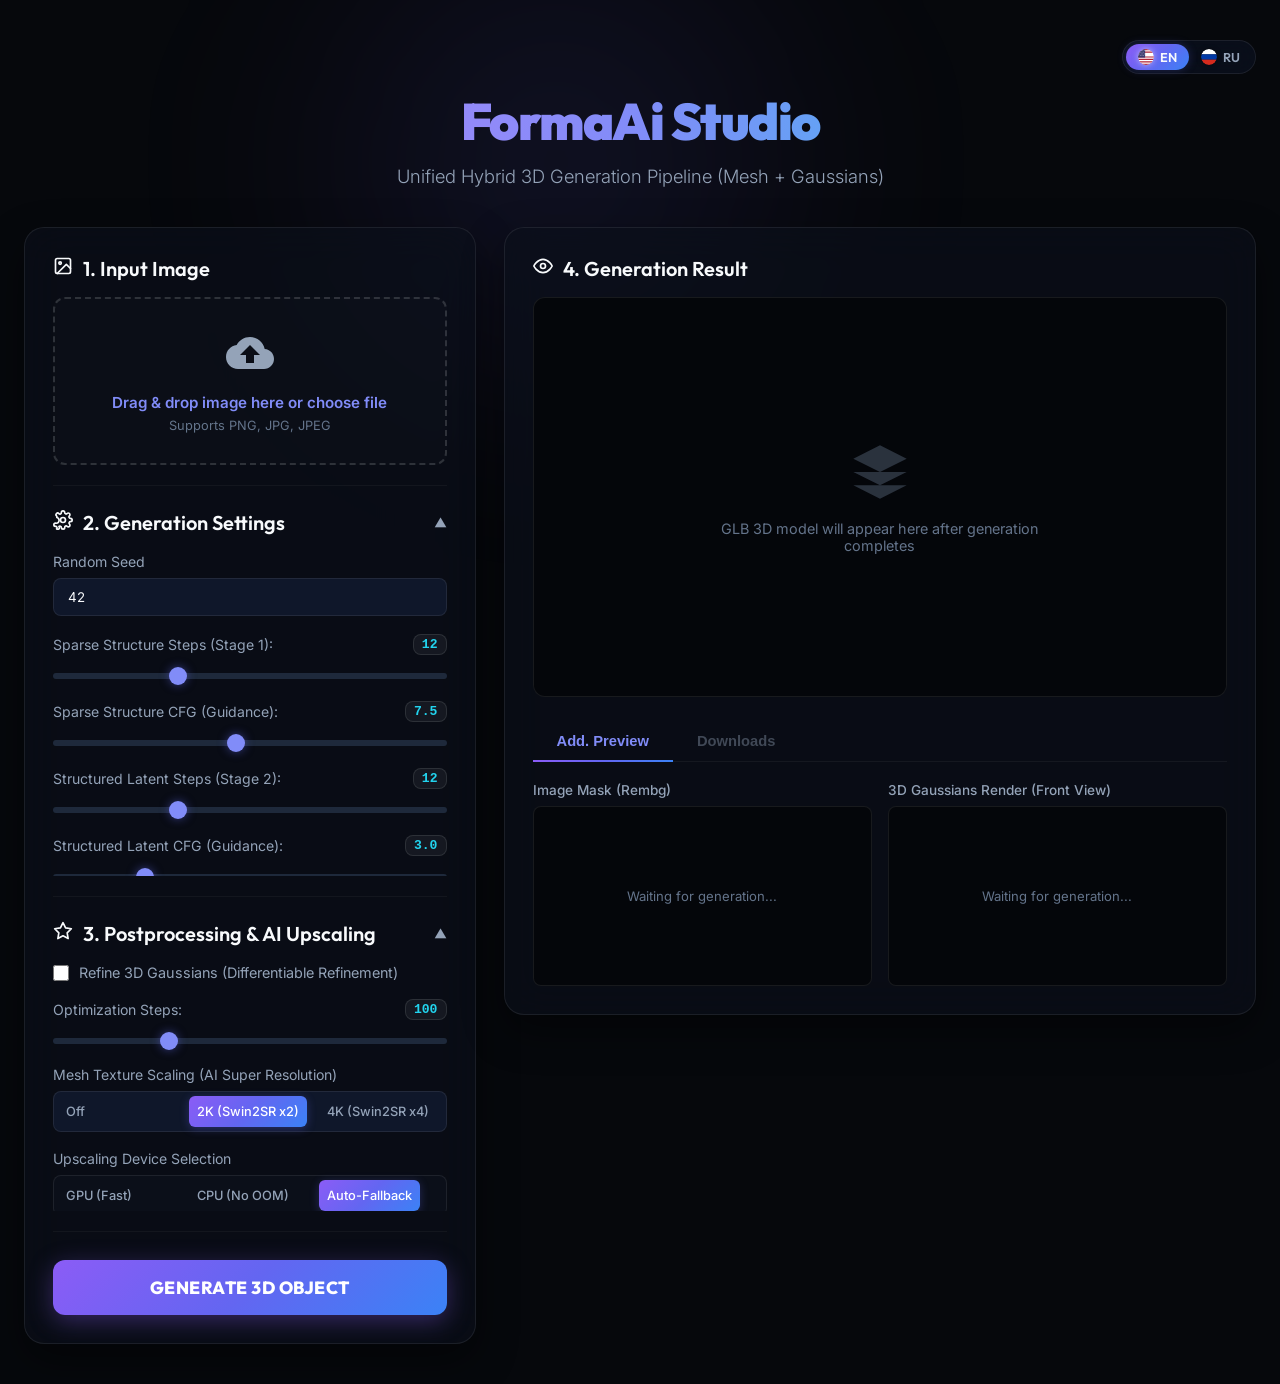
==== static/index.html @ b496885f "creat" ====
<!DOCTYPE html>
<html lang="en">
<head>
    <meta charset="UTF-8">
    <meta name="viewport" content="width=device-width, initial-scale=1.0">
    <title>FormaAi Studio</title>
    <!-- Google Fonts -->
    <link rel="preconnect" href="https://fonts.googleapis.com">
    <link rel="preconnect" href="https://fonts.gstatic.com" crossorigin>
    <link href="https://fonts.googleapis.com/css2?family=Outfit:wght@300;400;600;800;900&family=Inter:wght@300;400;500;700&display=swap" rel="stylesheet">
    <!-- Main Stylesheet -->
    <link rel="stylesheet" href="/static/style.css">
    <!-- Google Model Viewer -->
    <script type="module" src="https://ajax.googleapis.com/ajax/libs/model-viewer/3.5.0/model-viewer.min.js"></script>
</head>
<body>
    <div class="glow-bg"></div>
    
    <div class="container">
        <!-- Top Bar with Language Switcher -->
        <div class="top-bar">
            <div class="lang-switcher">
                <button class="lang-btn active" id="lang-en-btn" aria-label="Switch to English">
                    <svg viewBox="0 0 36 36" width="16" height="16" xmlns="http://www.w3.org/2000/svg" style="vertical-align: middle;"><clipPath id="circle-clip"><circle cx="18" cy="18" r="18"/></clipPath><g clip-path="url(#circle-clip)"><rect width="36" height="36" fill="#fff"/><path d="M0 0h36v2.77H0zm0 5.54h36v2.77H0zm0 11.08h36v2.77H0zm0 5.54h36v2.77H0zm0 5.54h36v2.77H0zm0 5.54h36v2.77H0zm0 11.08h36v2.77H0zm0 5.54h36v2.77H0z" fill="#B22234"/><rect width="16" height="19.38" fill="#3C3B6E"/><g fill="#fff"><circle cx="3" cy="3" r="0.8"/><circle cx="7" cy="3" r="0.8"/><circle cx="11" cy="3" r="0.8"/><circle cx="15" cy="3" r="0.8"/><circle cx="5" cy="7" r="0.8"/><circle cx="9" cy="7" r="0.8"/><circle cx="13" cy="7" r="0.8"/><circle cx="3" cy="11" r="0.8"/><circle cx="7" cy="11" r="0.8"/><circle cx="11" cy="11" r="0.8"/><circle cx="15" cy="11" r="0.8"/><circle cx="5" cy="15" r="0.8"/><circle cx="9" cy="15" r="0.8"/><circle cx="13" cy="15" r="0.8"/></g></g></svg>
                    <span>EN</span>
                </button>
                <button class="lang-btn" id="lang-ru-btn" aria-label="Переключить на русский">
                    <svg viewBox="0 0 36 36" width="16" height="16" xmlns="http://www.w3.org/2000/svg" style="vertical-align: middle;"><clipPath id="russia-clip"><circle cx="18" cy="18" r="18"/></clipPath><g clip-path="url(#russia-clip)"><rect width="36" height="12" fill="#fff"/><rect y="12" width="36" height="12" fill="#0039A6"/><rect y="24" width="36" height="12" fill="#D52B1E"/></g></svg>
                    <span>RU</span>
                </button>
            </div>
        </div>

        <!-- Header -->
        <header class="header">
            <h1 class="header-title" data-i18n="header_title">FormaAi Studio</h1>
            <p class="header-subtitle" data-i18n="header_subtitle">Unified Hybrid 3D Generation Pipeline (Mesh + Gaussians)</p>
        </header>

        <!-- Main Workspace -->
        <div class="workspace">
            <!-- Left Side: Controls -->
            <div class="controls-panel glass-panel">
                <!-- Dropzone Section -->
                <div class="panel-section">
                    <h2 class="section-title">
                        <span class="icon">
                            <svg viewBox="0 0 24 24" width="20" height="20" fill="none" stroke="currentColor" stroke-width="2" stroke-linecap="round" stroke-linejoin="round"><rect x="3" y="3" width="18" height="18" rx="2" ry="2"/><circle cx="8.5" cy="8.5" r="1.5"/><polyline points="21 15 16 10 5 21"/></svg>
                        </span>
                        <span data-i18n="input_image">1. Input Image</span>
                    </h2>
                    <div class="dropzone" id="dropzone">
                        <input type="file" id="file-input" accept="image/*" style="display: none;">
                        <div class="dropzone-empty" id="dropzone-empty">
                            <svg class="upload-icon" viewBox="0 0 24 24" width="48" height="48">
                                <path fill="currentColor" d="M19.35 10.04C18.67 6.59 15.64 4 12 4 9.11 4 6.6 5.64 5.35 8.04 2.34 8.36 0 10.91 0 14c0 3.31 2.69 6 6 6h13c2.76 0 5-2.24 5-5 0-2.64-2.05-4.78-4.65-4.96zM14 13v4h-4v-4H7l5-5 5 5h-3z"/>
                            </svg>
                            <p class="upload-text">
                                <span data-i18n="upload_text">Drag & drop image here or </span>
                                <span data-i18n="upload_browse" style="color: var(--neon-indigo); font-weight: 600;">choose file</span>
                            </p>
                            <p class="upload-hint" data-i18n="upload_hint">Supports PNG, JPG, JPEG</p>
                        </div>
                        <div class="dropzone-preview" id="dropzone-preview" style="display: none;">
                            <img id="image-preview" src="" alt="Preview">
                            <button class="remove-btn" id="remove-img-btn" type="button">
                                <svg viewBox="0 0 24 24" width="14" height="14" fill="none" stroke="currentColor" stroke-width="2.5" stroke-linecap="round" stroke-linejoin="round" style="margin-right: 4px; vertical-align: middle;"><line x1="18" y1="6" x2="6" y2="18"></line><line x1="6" y1="6" x2="18" y2="18"></line></svg>
                                <span data-i18n="remove_btn">Delete</span>
                            </button>
                        </div>
                    </div>
                </div>

                <!-- Parameters Section -->
                <div class="panel-section">
                    <div class="accordion">
                        <div class="accordion-header" id="accordion-basic-btn">
                            <h2 class="section-title">
                                <span class="icon">
                                    <svg viewBox="0 0 24 24" width="20" height="20" fill="none" stroke="currentColor" stroke-width="2" stroke-linecap="round" stroke-linejoin="round"><circle cx="12" cy="12" r="3"/><path d="M19.4 15a1.65 1.65 0 0 0 .33 1.82l.06.06a2 2 0 1 1-2.83 2.83l-.06-.06a1.65 1.65 0 0 0-1.82-.33 1.65 1.65 0 0 0-1 1.51V21a2 2 0 0 1-4 0v-.09A1.65 1.65 0 0 0 9 19.4a1.65 1.65 0 0 0-1.82.33l-.06.06a2 2 0 1 1-2.83 2.83l.06-.06a1.65 1.65 0 0 0 .33-1.82 1.65 1.65 0 0 0-1.51-1H3a2 2 0 0 1 0-4h.09A1.65 1.65 0 0 0 4.6 9a1.65 1.65 0 0 0-.33-1.82l-.06-.06a2 2 0 1 1 2.83-2.83l.06.06a1.65 1.65 0 0 0 1.82.33H9a1.65 1.65 0 0 0 1-1.51V3a2 2 0 0 1 4 0v.09a1.65 1.65 0 0 0 1 1.51 1.65 1.65 0 0 0 1.82-.33l.06-.06a2 2 0 1 1 2.83 2.83l-.06.06a1.65 1.65 0 0 0-.33 1.82V9a1.65 1.65 0 0 0 1.51 1H21a2 2 0 0 1 0 4h-.09a1.65 1.65 0 0 0-1.51 1z"/></svg>
                                </span>
                                <span data-i18n="gen_params">2. Generation Settings</span>
                            </h2>
                            <span class="arrow">▼</span>
                        </div>
                        <div class="accordion-content" id="accordion-basic-content">
                            <!-- Basic fields -->
                            <div class="form-group">
                                <label for="seed-input" data-i18n="seed_label">Random Seed</label>
                                <input type="number" id="seed-input" value="42" min="0">
                            </div>
                            
                            <div class="form-group">
                                <label><span data-i18n="stage1_steps">Sparse Structure Steps (Stage 1):</span> <span id="ss-steps-val" class="badge">12</span></label>
                                <input type="range" id="ss-steps-input" min="4" max="30" step="1" value="12">
                            </div>

                            <div class="form-group">
                                <label><span data-i18n="stage1_cfg">Sparse Structure CFG (Guidance):</span> <span id="ss-cfg-val" class="badge">7.5</span></label>
                                <input type="range" id="ss-cfg-input" min="1" max="15" step="0.5" value="7.5">
                            </div>

                            <div class="form-group">
                                <label><span data-i18n="stage2_steps">Structured Latent Steps (Stage 2):</span> <span id="slat-steps-val" class="badge">12</span></label>
                                <input type="range" id="slat-steps-input" min="4" max="30" step="1" value="12">
                            </div>

                            <div class="form-group">
                                <label><span data-i18n="stage2_cfg">Structured Latent CFG (Guidance):</span> <span id="slat-cfg-val" class="badge">3.0</span></label>
                                <input type="range" id="slat-cfg-input" min="1" max="10" step="0.5" value="3.0">
                            </div>
                        </div>
                    </div>
                </div>

                <!-- Postprocessing Section -->
                <div class="panel-section">
                    <div class="accordion">
                        <div class="accordion-header" id="accordion-post-btn">
                            <h2 class="section-title">
                                <span class="icon">
                                    <svg viewBox="0 0 24 24" width="20" height="20" fill="none" stroke="currentColor" stroke-width="2" stroke-linecap="round" stroke-linejoin="round"><polygon points="12 2 15.09 8.26 22 9.27 17 14.14 18.18 21.02 12 17.77 5.82 21.02 7 14.14 2 9.27 8.91 8.26 12 2"/></svg>
                                </span>
                                <span data-i18n="postprocess_title">3. Postprocessing & AI Upscaling</span>
                            </h2>
                            <span class="arrow">▼</span>
                        </div>
                        <div class="accordion-content" id="accordion-post-content">
                            <!-- Checkbox -->
                            <div class="form-group checkbox-group">
                                <input type="checkbox" id="refine-gs-input">
                                <label for="refine-gs-input" data-i18n="refine_gs_label">Refine 3D Gaussians (Differentiable Refinement)</label>
                            </div>

                            <div class="form-group" id="refine-steps-group">
                                <label><span data-i18n="refine_steps_label">Optimization Steps:</span> <span id="refine-steps-val" class="badge">100</span></label>
                                <input type="range" id="refine-steps-input" min="20" max="300" step="10" value="100">
                            </div>

                            <div class="form-group">
                                <label data-i18n="mesh_upscaling">Mesh Texture Scaling (AI Super Resolution)</label>
                                <div class="radio-group">
                                    <label class="radio-label">
                                        <input type="radio" name="upscale-factor" value="1">
                                        <span data-i18n="upscale_off">Off</span>
                                    </label>
                                    <label class="radio-label">
                                        <input type="radio" name="upscale-factor" value="2" checked>
                                        <span>2K (Swin2SR x2)</span>
                                    </label>
                                    <label class="radio-label">
                                        <input type="radio" name="upscale-factor" value="4">
                                        <span>4K (Swin2SR x4)</span>
                                    </label>
                                </div>
                            </div>

                            <div class="form-group">
                                <label data-i18n="upscale_device">Upscaling Device</label>
                                <div class="radio-group device-radio">
                                    <label class="radio-label">
                                        <input type="radio" name="upscale-device" value="GPU">
                                        <span data-i18n="device_gpu">GPU (Fast)</span>
                                    </label>
                                    <label class="radio-label">
                                        <input type="radio" name="upscale-device" value="CPU">
                                        <span data-i18n="device_cpu">CPU (No OOM)</span>
                                    </label>
                                    <label class="radio-label">
                                        <input type="radio" name="upscale-device" value="Auto-Fallback" checked>
                                        <span data-i18n="device_auto">Auto-Fallback</span>
                                    </label>
                                </div>
                            </div>
                        </div>
                    </div>
                </div>

                <!-- Submit Button -->
                <button class="btn-primary" id="generate-btn" data-i18n="generate_btn">Generate 3D Object</button>
                
                <!-- Status & Logger Box -->
                <div class="status-box" id="status-box" style="display: none;">
                    <div class="status-header">
                        <span class="status-label"><span data-i18n="status_label">Status:</span> <strong id="status-text">Pending...</strong></span>
                        <span class="status-percent" id="status-percent">0%</span>
                    </div>
                    <div class="progress-bar-container">
                        <div class="progress-bar" id="progress-bar"></div>
                    </div>
                    <div class="log-output" id="log-output">
                        <div class="log-line text-cyan">> Initializing interface...</div>
                    </div>
                </div>
            </div>

            <!-- Right Side: Preview & Viewer -->
            <div class="preview-panel glass-panel">
                <h2 class="section-title">
                    <span class="icon">
                        <svg viewBox="0 0 24 24" width="20" height="20" fill="none" stroke="currentColor" stroke-width="2" stroke-linecap="round" stroke-linejoin="round"><path d="M1 12s4-8 11-8 11 8 11 8-4 8-11 8-11-8-11-8z"/><circle cx="12" cy="12" r="3"/></svg>
                    </span>
                    <span data-i18n="result_title">4. Generation Result</span>
                </h2>
                
                <!-- 3D Viewport -->
                <div class="viewport-container">
                    <div class="viewport-placeholder" id="viewport-placeholder">
                        <svg class="placeholder-icon" viewBox="0 0 24 24" width="64" height="64">
                            <path fill="currentColor" d="M12 2L2 7l10 5 10-5-10-5zM2 17l10 5 10-5M2 12l10 5 10-5"/>
                        </svg>
                        <p data-i18n="viewport_placeholder">GLB 3D model will appear here after generation completes</p>
                    </div>
                    
                    <model-viewer id="model-viewer" 
                                  src="" 
                                  alt="FormaAi Generated 3D Model" 
                                  auto-rotate 
                                  camera-controls 
                                  shadow-intensity="1" 
                                  exposure="1" 
                                  style="display: none; width: 100%; height: 100%;">
                    </model-viewer>
                </div>

                <!-- Tabbed Additional Previews -->
                <div class="tabs-container">
                    <div class="tabs-header">
                        <button class="tab-btn active" data-tab="images-tab" data-i18n="tab_preview">Add. Preview</button>
                        <button class="tab-btn" data-tab="files-tab" id="downloads-tab-btn" data-i18n="tab_downloads" disabled>Downloads</button>
                    </div>
                    
                    <div class="tabs-content">
                        <!-- Images Preview Tab -->
                        <div class="tab-pane active" id="images-tab">
                            <div class="gallery">
                                <div class="gallery-item">
                                    <h3 data-i18n="mask_title">Image Mask (Rembg)</h3>
                                    <div class="gallery-image-box">
                                        <div class="img-placeholder" id="mask-placeholder" data-i18n="mask_placeholder">Waiting for generation...</div>
                                        <img id="mask-preview" src="" alt="Mask Preview" style="display: none;">
                                    </div>
                                </div>
                                <div class="gallery-item">
                                    <h3 data-i18n="render_title">3D Gaussians Render (Front View)</h3>
                                    <div class="gallery-image-box">
                                        <div class="img-placeholder" id="render-placeholder" data-i18n="render_placeholder">Waiting for generation...</div>
                                        <img id="render-preview" src="" alt="Gaussian Preview" style="display: none;">
                                    </div>
                                </div>
                            </div>
                        </div>
                        
                        <!-- Downloads Tab -->
                        <div class="tab-pane" id="files-tab">
                            <div class="files-list" id="files-list">
                                <p class="text-gray" id="downloads-empty-text" data-i18n="downloads_empty">Result files not generated.</p>
                            </div>
                        </div>
                    </div>
                </div>
            </div>
        </div>
    </div>

    <!-- Frontend Script -->
    <script src="/static/app.js"></script>
</body>
</html>
---- static/style.css ----
/* Modern Reset & Base Variable Styles */
:root {
    --bg-color: #06080c;
    --bg-darker: #040508;
    --text-primary: #f8fafc;
    --text-secondary: #94a3b8;
    --text-muted: #64748b;
    --glass-bg: rgba(11, 16, 27, 0.65);
    --glass-border: rgba(255, 255, 255, 0.08);
    --glass-border-focus: rgba(139, 92, 246, 0.4);
    
    --primary-gradient: linear-gradient(135deg, #8b5cf6 0%, #6366f1 50%, #3b82f6 100%);
    --neon-purple: #a78bfa;
    --neon-indigo: #818cf8;
    --neon-cyan: #22d3ee;
    --neon-green: #34d399;
    --neon-red: #fb7185;
    
    --font-outfit: 'Outfit', 'Inter', sans-serif;
    --font-inter: 'Inter', sans-serif;
    
    --radius-lg: 20px;
    --radius-md: 12px;
    --radius-sm: 8px;
    
    --transition: all 0.3s cubic-bezier(0.4, 0, 0.2, 1);
}

* {
    margin: 0;
    padding: 0;
    box-sizing: border-box;
}

body {
    background-color: var(--bg-color);
    color: var(--text-primary);
    font-family: var(--font-inter);
    min-height: 100vh;
    overflow-x: hidden;
    position: relative;
}

/* Background Ambient Glows */
.glow-bg {
    position: absolute;
    width: 600px;
    height: 600px;
    border-radius: 50%;
    background: radial-gradient(circle, rgba(99, 102, 241, 0.12) 0%, rgba(139, 92, 246, 0.04) 50%, transparent 100%);
    top: -10%;
    left: 20%;
    z-index: -1;
    filter: blur(80px);
    pointer-events: none;
    animation: glow-float 20s infinite alternate ease-in-out;
}

@keyframes glow-float {
    0% { transform: translate(0, 0) scale(1); }
    100% { transform: translate(50px, 30px) scale(1.15); }
}

/* Container & Grid Layout */
.container {
    max-width: 1300px;
    margin: 0 auto;
    padding: 40px 24px;
}

.header {
    text-align: center;
    margin-bottom: 40px;
}

.header-title {
    font-family: var(--font-outfit);
    font-size: 3.2rem;
    font-weight: 900;
    letter-spacing: -1.5px;
    background: linear-gradient(90deg, #c084fc 0%, #818cf8 50%, #22d3ee 100%);
    -webkit-background-clip: text;
    -webkit-text-fill-color: transparent;
    margin-bottom: 12px;
    animation: title-glow 3s infinite alternate ease-in-out;
}

.header-subtitle {
    color: var(--text-secondary);
    font-size: 1.15rem;
    font-weight: 300;
}

.workspace {
    display: grid;
    grid-template-columns: 4.5fr 7.5fr;
    gap: 28px;
    align-items: start;
}

@media (max-width: 1024px) {
    .workspace {
        grid-template-columns: 1fr;
    }
}

/* Glassmorphism Panel styles */
.glass-panel {
    background: var(--glass-bg);
    backdrop-filter: blur(20px);
    -webkit-backdrop-filter: blur(20px);
    border: 1px solid var(--glass-border);
    border-radius: var(--radius-lg);
    padding: 28px;
    box-shadow: 0 16px 40px rgba(0, 0, 0, 0.45);
    transition: var(--transition);
}

.glass-panel:hover {
    border-color: rgba(255, 255, 255, 0.12);
}

.panel-section {
    margin-bottom: 24px;
    border-bottom: 1px solid rgba(255, 255, 255, 0.04);
    padding-bottom: 20px;
}

.panel-section:last-of-type {
    border-bottom: none;
    padding-bottom: 0;
}

.section-title {
    font-family: var(--font-outfit);
    font-size: 1.25rem;
    font-weight: 600;
    margin-bottom: 16px;
    display: flex;
    align-items: center;
    color: var(--text-primary);
}

.section-title .icon {
    margin-right: 10px;
}

/* Drag & Drop Zone */
.dropzone {
    border: 2px dashed rgba(255, 255, 255, 0.15);
    border-radius: var(--radius-md);
    padding: 30px 20px;
    text-align: center;
    cursor: pointer;
    background: rgba(255, 255, 255, 0.01);
    transition: var(--transition);
    position: relative;
    overflow: hidden;
}

.dropzone:hover, .dropzone.dragover {
    border-color: var(--neon-indigo);
    background: rgba(99, 102, 241, 0.04);
    box-shadow: 0 0 20px rgba(99, 102, 241, 0.1);
}

.upload-icon {
    color: var(--text-secondary);
    margin-bottom: 12px;
    transition: var(--transition);
}

.dropzone:hover .upload-icon {
    color: var(--neon-cyan);
    transform: translateY(-4px);
}

.upload-text {
    font-size: 0.95rem;
    color: var(--text-secondary);
    margin-bottom: 6px;
}

.upload-text span {
    color: var(--neon-indigo);
    font-weight: 600;
}

.upload-hint {
    font-size: 0.8rem;
    color: var(--text-muted);
}

.dropzone-preview {
    position: relative;
    width: 100%;
    max-height: 220px;
    border-radius: var(--radius-sm);
    overflow: hidden;
    display: flex;
    justify-content: center;
    align-items: center;
}

.dropzone-preview img {
    max-width: 100%;
    max-height: 200px;
    object-fit: contain;
    border-radius: var(--radius-sm);
}

.remove-btn {
    position: absolute;
    top: 8px;
    right: 8px;
    background: rgba(0, 0, 0, 0.7);
    color: white;
    border: 1px solid rgba(255, 255, 255, 0.2);
    padding: 6px 12px;
    font-size: 0.8rem;
    border-radius: var(--radius-sm);
    cursor: pointer;
    font-weight: 600;
    transition: var(--transition);
}

.remove-btn:hover {
    background: var(--neon-red);
    border-color: transparent;
}

/* Accordion Styling */
.accordion-header {
    display: flex;
    justify-content: space-between;
    align-items: center;
    cursor: pointer;
    user-select: none;
}

.accordion-header .section-title {
    margin-bottom: 0;
}

.accordion-header .arrow {
    font-size: 0.8rem;
    color: var(--text-secondary);
    transition: transform 0.3s ease;
}

.accordion.open .accordion-header .arrow {
    transform: rotate(180deg);
}

.accordion-content {
    max-height: 0;
    overflow: hidden;
    transition: max-height 0.4s cubic-bezier(0.4, 0, 0.2, 1);
}

.accordion.open .accordion-content {
    max-height: 500px;
    margin-top: 18px;
}

/* Inputs & Form Groups */
.form-group {
    margin-bottom: 18px;
}

.form-group:last-child {
    margin-bottom: 0;
}

.form-group label {
    display: flex;
    justify-content: space-between;
    align-items: center;
    font-size: 0.88rem;
    color: var(--text-secondary);
    margin-bottom: 8px;
}

.badge {
    background: rgba(255, 255, 255, 0.05);
    border: 1px solid rgba(255, 255, 255, 0.1);
    color: var(--neon-cyan);
    padding: 2px 8px;
    border-radius: var(--radius-sm);
    font-family: monospace;
    font-size: 0.82rem;
    font-weight: 600;
}

/* Range input styling */
input[type="range"] {
    -webkit-appearance: none;
    width: 100%;
    height: 6px;
    border-radius: 3px;
    background: #1e293b;
    outline: none;
}

input[type="range"]::-webkit-slider-thumb {
    -webkit-appearance: none;
    appearance: none;
    width: 18px;
    height: 18px;
    border-radius: 50%;
    background: var(--neon-indigo);
    cursor: pointer;
    box-shadow: 0 0 10px rgba(99, 102, 241, 0.5);
    transition: var(--transition);
}

input[type="range"]::-webkit-slider-thumb:hover {
    transform: scale(1.2);
    background: var(--neon-cyan);
    box-shadow: 0 0 15px rgba(34, 211, 238, 0.7);
}

/* Number input styling */
input[type="number"] {
    width: 100%;
    background: #0f172a;
    border: 1px solid var(--glass-border);
    padding: 10px 14px;
    color: var(--text-primary);
    border-radius: var(--radius-sm);
    font-family: inherit;
    outline: none;
    transition: var(--transition);
}

input[type="number"]:focus {
    border-color: var(--neon-indigo);
    box-shadow: 0 0 10px rgba(99, 102, 241, 0.25);
}

/* Checkbox & Radios */
.checkbox-group {
    display: flex;
    align-items: center;
    gap: 10px;
    cursor: pointer;
}

.checkbox-group input[type="checkbox"] {
    accent-color: var(--neon-indigo);
    width: 16px;
    height: 16px;
    cursor: pointer;
}

.checkbox-group label {
    margin-bottom: 0;
    cursor: pointer;
    font-size: 0.9rem;
}

.radio-group {
    display: flex;
    gap: 8px;
    background: #0f172a;
    padding: 4px;
    border-radius: var(--radius-sm);
    border: 1px solid var(--glass-border);
}

.radio-label {
    flex: 1;
    cursor: pointer;
    margin-bottom: 0 !important;
}

.radio-label input {
    display: none;
}

.radio-label span {
    display: block;
    text-align: center;
    padding: 8px;
    border-radius: 6px;
    font-size: 0.8rem;
    color: var(--text-secondary);
    transition: var(--transition);
    font-weight: 500;
}

.radio-label input:checked + span {
    background: var(--primary-gradient);
    color: white;
    box-shadow: 0 2px 10px rgba(99, 102, 241, 0.3);
}

.device-radio {
    background: #0b0f19;
}

/* Primary Submit Button */
.btn-primary {
    display: block;
    width: 100%;
    background: var(--primary-gradient);
    color: white;
    font-family: var(--font-outfit);
    font-size: 1.1rem;
    font-weight: 800;
    text-transform: uppercase;
    letter-spacing: 0.5px;
    padding: 16px;
    border: none;
    border-radius: var(--radius-md);
    cursor: pointer;
    margin-top: 28px;
    transition: var(--transition);
    box-shadow: 0 6px 24px rgba(139, 92, 246, 0.35);
}

.btn-primary:hover {
    transform: translateY(-2px);
    box-shadow: 0 8px 32px rgba(139, 92, 246, 0.55);
}

.btn-primary:active {
    transform: translateY(1px);
}

/* Status Logger Box */
.status-box {
    margin-top: 24px;
    background: rgba(0, 0, 0, 0.3);
    border: 1px solid rgba(255, 255, 255, 0.05);
    border-radius: var(--radius-md);
    padding: 18px;
}

.status-header {
    display: flex;
    justify-content: space-between;
    font-size: 0.88rem;
    margin-bottom: 10px;
}

.status-label {
    color: var(--text-secondary);
}

.status-label strong {
    color: var(--neon-cyan);
}

.status-percent {
    color: var(--neon-indigo);
    font-weight: 600;
    font-family: monospace;
}

.progress-bar-container {
    width: 100%;
    height: 8px;
    background: #0f172a;
    border-radius: 4px;
    overflow: hidden;
    margin-bottom: 16px;
}

.progress-bar {
    height: 100%;
    width: 0%;
    background: linear-gradient(90deg, var(--neon-cyan) 0%, var(--neon-indigo) 100%);
    border-radius: 4px;
    transition: width 0.4s ease;
}

.log-output {
    background: #04060b;
    border: 1px solid rgba(255, 255, 255, 0.03);
    height: 120px;
    border-radius: var(--radius-sm);
    padding: 12px;
    font-family: monospace;
    font-size: 0.8rem;
    overflow-y: auto;
    color: var(--text-secondary);
}

.log-line {
    margin-bottom: 6px;
    line-height: 1.3;
}

.log-line:last-child {
    margin-bottom: 0;
}

.text-cyan { color: var(--neon-cyan); }
.text-purple { color: var(--neon-purple); }
.text-green { color: var(--neon-green); }
.text-red { color: var(--neon-red); }

/* Viewport / 3D Viewer Panel */
.viewport-container {
    width: 100%;
    height: 400px;
    background: #04060a;
    border: 1px solid var(--glass-border);
    border-radius: var(--radius-md);
    overflow: hidden;
    position: relative;
    margin-bottom: 24px;
}

.viewport-placeholder {
    position: absolute;
    top: 0;
    left: 0;
    width: 100%;
    height: 100%;
    display: flex;
    flex-direction: column;
    justify-content: center;
    align-items: center;
    padding: 40px;
    text-align: center;
    color: var(--text-muted);
}

.placeholder-icon {
    margin-bottom: 16px;
    opacity: 0.4;
    animation: pulse 2.5s infinite ease-in-out;
}

@keyframes pulse {
    0% { transform: scale(1); opacity: 0.4; }
    50% { transform: scale(1.05); opacity: 0.7; }
    100% { transform: scale(1); opacity: 0.4; }
}

.viewport-placeholder p {
    font-size: 0.9rem;
    max-width: 320px;
}

/* Tabs Navigation & Panels */
.tabs-container {
    width: 100%;
}

.tabs-header {
    display: flex;
    border-bottom: 1px solid rgba(255, 255, 255, 0.05);
    margin-bottom: 20px;
}

.tab-btn {
    padding: 12px 24px;
    background: transparent;
    border: none;
    color: var(--text-secondary);
    font-size: 0.92rem;
    font-weight: 600;
    cursor: pointer;
    position: relative;
    transition: var(--transition);
}

.tab-btn:disabled {
    cursor: not-allowed;
    opacity: 0.4;
}

.tab-btn.active {
    color: var(--neon-indigo);
}

.tab-btn.active::after {
    content: '';
    position: absolute;
    bottom: -1px;
    left: 0;
    width: 100%;
    height: 2px;
    background: var(--primary-gradient);
}

.tab-pane {
    display: none;
}

.tab-pane.active {
    display: block;
}

/* Images gallery preview */
.gallery {
    display: grid;
    grid-template-columns: 1fr 1fr;
    gap: 16px;
}

@media (max-width: 580px) {
    .gallery {
        grid-template-columns: 1fr;
    }
}

.gallery-item h3 {
    font-size: 0.85rem;
    color: var(--text-secondary);
    margin-bottom: 8px;
    font-weight: 500;
}

.gallery-image-box {
    background: #04060a;
    border: 1px solid var(--glass-border);
    border-radius: var(--radius-sm);
    height: 180px;
    display: flex;
    justify-content: center;
    align-items: center;
    overflow: hidden;
}

.gallery-image-box img {
    max-width: 100%;
    max-height: 100%;
    object-fit: contain;
}

.img-placeholder {
    color: var(--text-muted);
    font-size: 0.82rem;
}

/* File list downloads styling */
.files-list {
    background: #04060a;
    border: 1px solid var(--glass-border);
    border-radius: var(--radius-md);
    padding: 12px;
}

.file-item {
    display: flex;
    justify-content: space-between;
    align-items: center;
    padding: 12px;
    border-bottom: 1px solid rgba(255, 255, 255, 0.04);
}

.file-item:last-child {
    border-bottom: none;
}

.file-info {
    display: flex;
    align-items: center;
    gap: 10px;
}

.file-icon {
    font-size: 1.4rem;
    display: flex;
    align-items: center;
    justify-content: center;
}

.file-icon svg {
    color: var(--neon-cyan);
    filter: drop-shadow(0 0 3px rgba(34, 211, 238, 0.3));
    transition: var(--transition);
}

.file-item:hover .file-icon svg {
    color: var(--neon-purple);
    filter: drop-shadow(0 0 5px rgba(167, 139, 250, 0.5));
    transform: scale(1.1);
}

.file-name {
    font-size: 0.9rem;
    font-weight: 600;
}

.file-size {
    font-size: 0.75rem;
    color: var(--text-muted);
}

.btn-download {
    background: rgba(255, 255, 255, 0.04);
    border: 1px solid rgba(255, 255, 255, 0.1);
    color: var(--text-primary);
    padding: 6px 14px;
    border-radius: var(--radius-sm);
    font-size: 0.8rem;
    font-weight: 600;
    text-decoration: none;
    cursor: pointer;
    transition: var(--transition);
}

.btn-download:hover {
    background: var(--neon-indigo);
    border-color: transparent;
    box-shadow: 0 0 10px rgba(99, 102, 241, 0.4);
}

/* Language Switcher Styles */
.top-bar {
    display: flex;
    justify-content: flex-end;
    margin-bottom: 15px;
    width: 100%;
}

.lang-switcher {
    display: flex;
    align-items: center;
    background: rgba(15, 23, 42, 0.45);
    border: 1px solid var(--glass-border);
    border-radius: 30px;
    padding: 3px;
    backdrop-filter: blur(10px);
    -webkit-backdrop-filter: blur(10px);
}

.lang-btn {
    background: transparent;
    border: none;
    cursor: pointer;
    display: flex;
    align-items: center;
    gap: 6px;
    padding: 5px 12px;
    border-radius: 20px;
    color: var(--text-secondary);
    font-family: var(--font-outfit);
    font-size: 0.8rem;
    font-weight: 600;
    transition: var(--transition);
}

.lang-btn svg {
    border-radius: 50%;
    box-shadow: 0 0 5px rgba(0, 0, 0, 0.4);
    transition: var(--transition);
}

.lang-btn.active {
    color: var(--text-primary);
    background: var(--primary-gradient);
    box-shadow: 0 0 10px rgba(99, 102, 241, 0.25);
}

.lang-btn.active svg {
    box-shadow: 0 0 6px rgba(255, 255, 255, 0.5);
}

.lang-btn:hover:not(.active) {
    color: var(--text-primary);
    background: rgba(255, 255, 255, 0.05);
}

.lang-btn:hover svg {
    transform: scale(1.1);
}
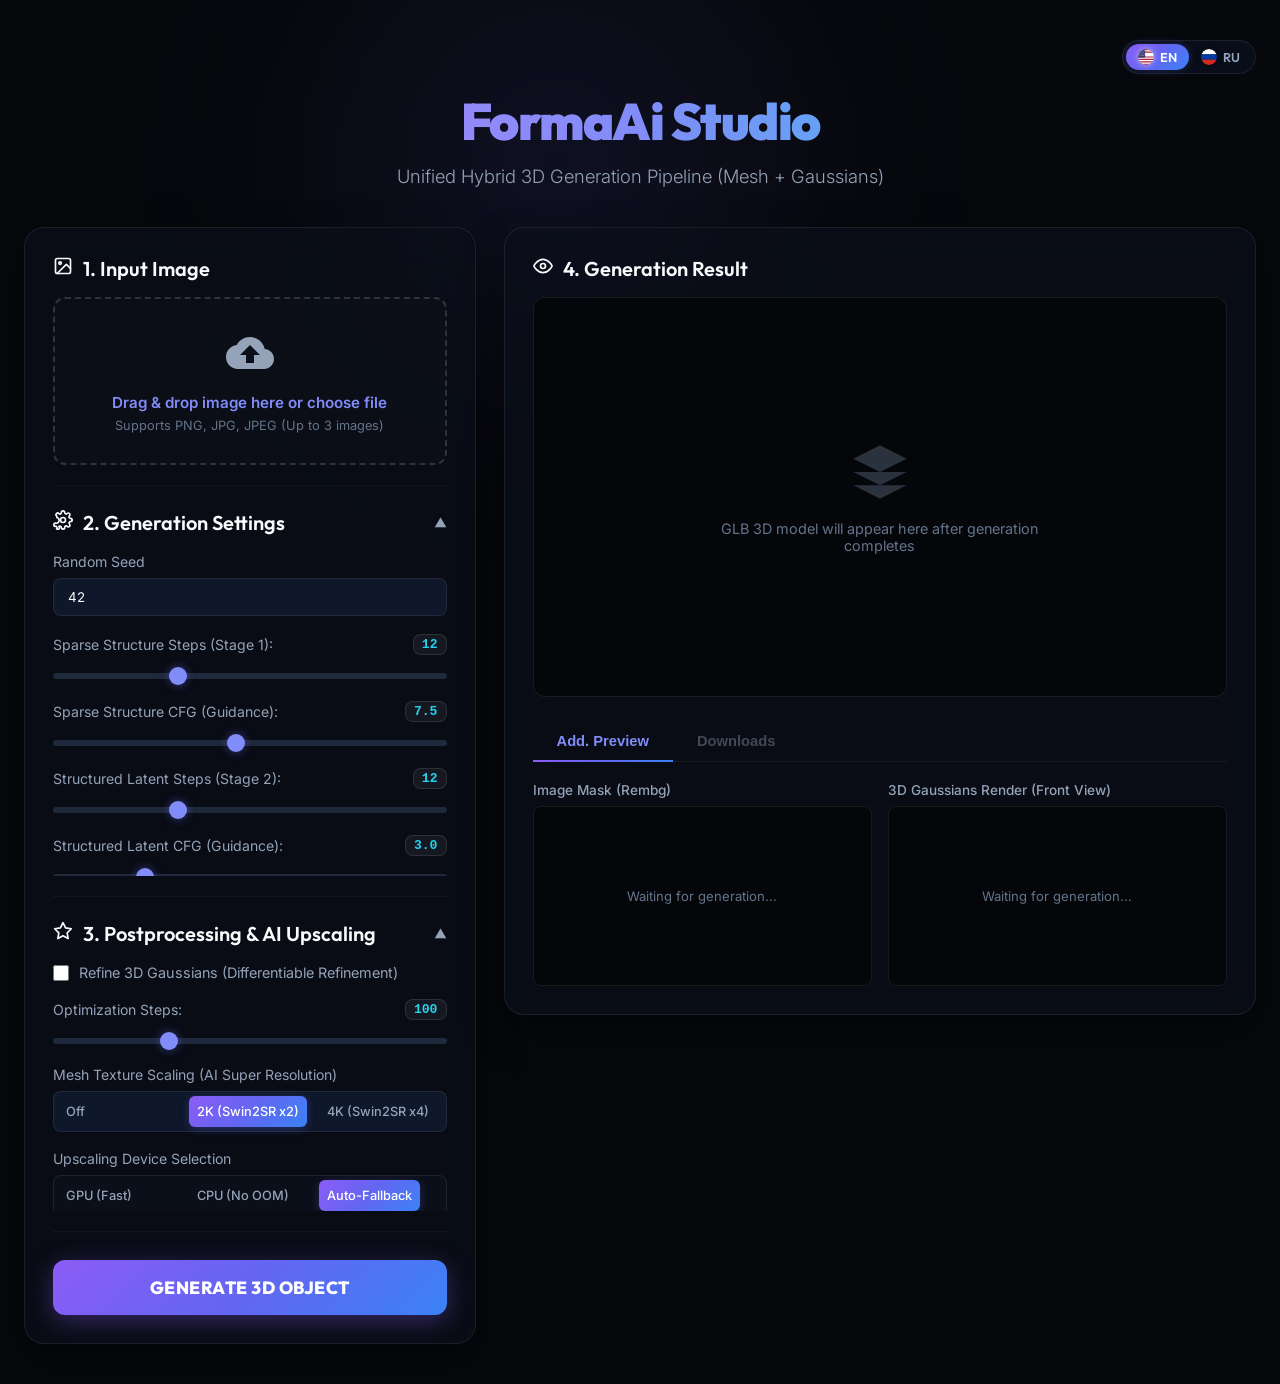
==== commit f53827b6: "Support multi-view, update web UI, add Dockerfile and comment out kaolin" ====
--- a/static/index.html
+++ b/static/index.html
@@ -50,7 +50,7 @@
                         <span data-i18n="input_image">1. Input Image</span>
                     </h2>
                     <div class="dropzone" id="dropzone">
-                        <input type="file" id="file-input" accept="image/*" style="display: none;">
+                        <input type="file" id="file-input" accept="image/*" style="display: none;" multiple>
                         <div class="dropzone-empty" id="dropzone-empty">
                             <svg class="upload-icon" viewBox="0 0 24 24" width="48" height="48">
                                 <path fill="currentColor" d="M19.35 10.04C18.67 6.59 15.64 4 12 4 9.11 4 6.6 5.64 5.35 8.04 2.34 8.36 0 10.91 0 14c0 3.31 2.69 6 6 6h13c2.76 0 5-2.24 5-5 0-2.64-2.05-4.78-4.65-4.96zM14 13v4h-4v-4H7l5-5 5 5h-3z"/>
@@ -59,13 +59,15 @@
                                 <span data-i18n="upload_text">Drag & drop image here or </span>
                                 <span data-i18n="upload_browse" style="color: var(--neon-indigo); font-weight: 600;">choose file</span>
                             </p>
-                            <p class="upload-hint" data-i18n="upload_hint">Supports PNG, JPG, JPEG</p>
+                            <p class="upload-hint" data-i18n="upload_hint">Supports PNG, JPG, JPEG (Up to 3 images)</p>
                         </div>
                         <div class="dropzone-preview" id="dropzone-preview" style="display: none;">
-                            <img id="image-preview" src="" alt="Preview">
-                            <button class="remove-btn" id="remove-img-btn" type="button">
-                                <svg viewBox="0 0 24 24" width="14" height="14" fill="none" stroke="currentColor" stroke-width="2.5" stroke-linecap="round" stroke-linejoin="round" style="margin-right: 4px; vertical-align: middle;"><line x1="18" y1="6" x2="6" y2="18"></line><line x1="6" y1="6" x2="18" y2="18"></line></svg>
-                                <span data-i18n="remove_btn">Delete</span>
+                            <div class="preview-grid" id="preview-grid">
+                                <!-- Previews will be dynamically rendered here -->
+                            </div>
+                            <button class="remove-btn" id="remove-img-btn" type="button" style="margin-top: 10px; width: 100%; display: flex; justify-content: center; align-items: center;">
+                                <svg viewBox="0 0 24 24" width="14" height="14" fill="none" stroke="currentColor" stroke-width="2.5" stroke-linecap="round" stroke-linejoin="round" style="margin-right: 6px; vertical-align: middle;"><line x1="18" y1="6" x2="6" y2="18"></line><line x1="6" y1="6" x2="18" y2="18"></line></svg>
+                                <span data-i18n="remove_all_btn">Clear All</span>
                             </button>
                         </div>
                     </div>
--- a/static/style.css
+++ b/static/style.css
@@ -194,29 +194,71 @@
 .dropzone-preview {
     position: relative;
     width: 100%;
-    max-height: 220px;
     border-radius: var(--radius-sm);
     overflow: hidden;
-    display: flex;
+    display: block;
+}
+
+.preview-grid {
+    display: grid;
+    grid-template-columns: repeat(auto-fill, minmax(75px, 1fr));
+    gap: 10px;
+    width: 100%;
+    margin-bottom: 6px;
+}
+
+.preview-card {
+    position: relative;
+    border-radius: var(--radius-sm);
+    overflow: hidden;
+    border: 1px solid rgba(255, 255, 255, 0.1);
+    aspect-ratio: 1;
+    background: rgba(0, 0, 0, 0.4);
+    box-shadow: 0 4px 10px rgba(0, 0, 0, 0.2);
+    transition: var(--transition);
+}
+
+.preview-card:hover {
+    border-color: var(--neon-cyan-border);
+    box-shadow: 0 0 8px rgba(0, 242, 254, 0.25);
+}
+
+.preview-card img {
+    width: 100%;
+    height: 100%;
+    object-fit: cover;
+}
+
+.preview-card .card-remove-btn {
+    position: absolute;
+    top: 4px;
+    right: 4px;
+    background: rgba(239, 68, 68, 0.8);
+    border: none;
+    border-radius: 50%;
+    width: 18px;
+    height: 18px;
+    display: flex;
+    align-items: center;
     justify-content: center;
-    align-items: center;
-}
-
-.dropzone-preview img {
-    max-width: 100%;
-    max-height: 200px;
-    object-fit: contain;
-    border-radius: var(--radius-sm);
+    color: white;
+    cursor: pointer;
+    padding: 0;
+    transition: var(--transition);
+}
+
+.preview-card .card-remove-btn:hover {
+    background: rgba(239, 68, 68, 1);
+    transform: scale(1.15);
+    box-shadow: 0 0 6px rgba(239, 68, 68, 0.5);
 }
 
 .remove-btn {
-    position: absolute;
-    top: 8px;
-    right: 8px;
-    background: rgba(0, 0, 0, 0.7);
-    color: white;
-    border: 1px solid rgba(255, 255, 255, 0.2);
-    padding: 6px 12px;
+    position: static;
+    background: rgba(239, 68, 68, 0.1);
+    color: #ef4444;
+    border: 1px solid rgba(239, 68, 68, 0.35);
+    padding: 8px 16px;
     font-size: 0.8rem;
     border-radius: var(--radius-sm);
     cursor: pointer;
@@ -225,9 +267,11 @@
 }
 
 .remove-btn:hover {
-    background: var(--neon-red);
-    border-color: transparent;
-}
+    background: rgba(239, 68, 68, 0.2);
+    border-color: rgba(239, 68, 68, 0.6);
+    box-shadow: 0 0 12px rgba(239, 68, 68, 0.25);
+}
+
 
 /* Accordion Styling */
 .accordion-header {
